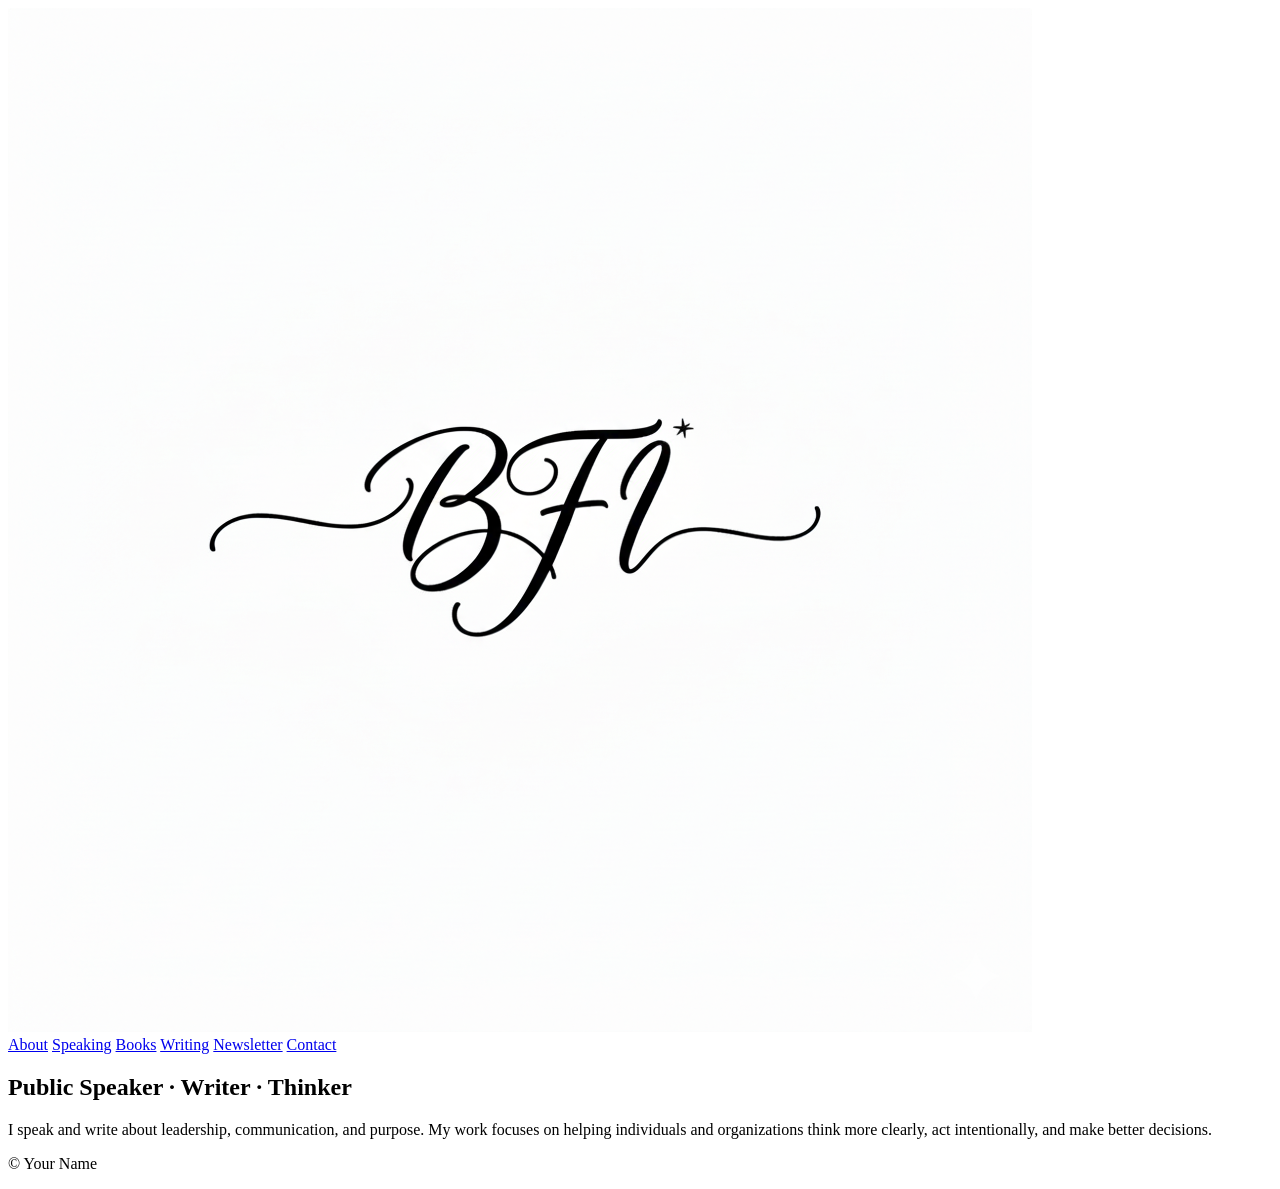
==== index.html @ 55dba014 "new" ====
<!DOCTYPE html>
<html lang="en">
<head>
  <meta charset="UTF-8">
  <meta name="viewport" content="width=device-width, initial-scale=1.0">
  <title>Your Name</title>

  <link rel="stylesheet" href="css/main.css">
</head>
<body>

  <!-- Top Bar -->
  <header class="site-topbar">
    <div class="topbar-inner">
      <div class="logo">
        <a href="/">
          <img src="/assets/icon/logo.png" alt="Personal Logo">
        </a>
      </div>

      <nav class="top-nav">
        <a href="/about.html">About</a>
        <a href="/speaking.html">Speaking</a>
        <a href="/books.html">Books</a>
        <a href="/writing.html">Writing</a>
        <a href="/newsletter.html">Newsletter</a>
        <a href="/contact.html">Contact</a>
      </nav>
    </div>
  </header>

  <!-- Main Content -->
  <main class="container">

    <section class="intro">
      <h1>Public Speaker · Writer · Thinker</h1>
      <p>
        I speak and write about leadership, communication, and purpose.
        My work focuses on helping individuals and organizations think
        more clearly, act intentionally, and make better decisions.
      </p>
    </section>

    <footer class="site-footer">
      <p>© Your Name</p>
    </footer>

  </main>

</body>
</html>
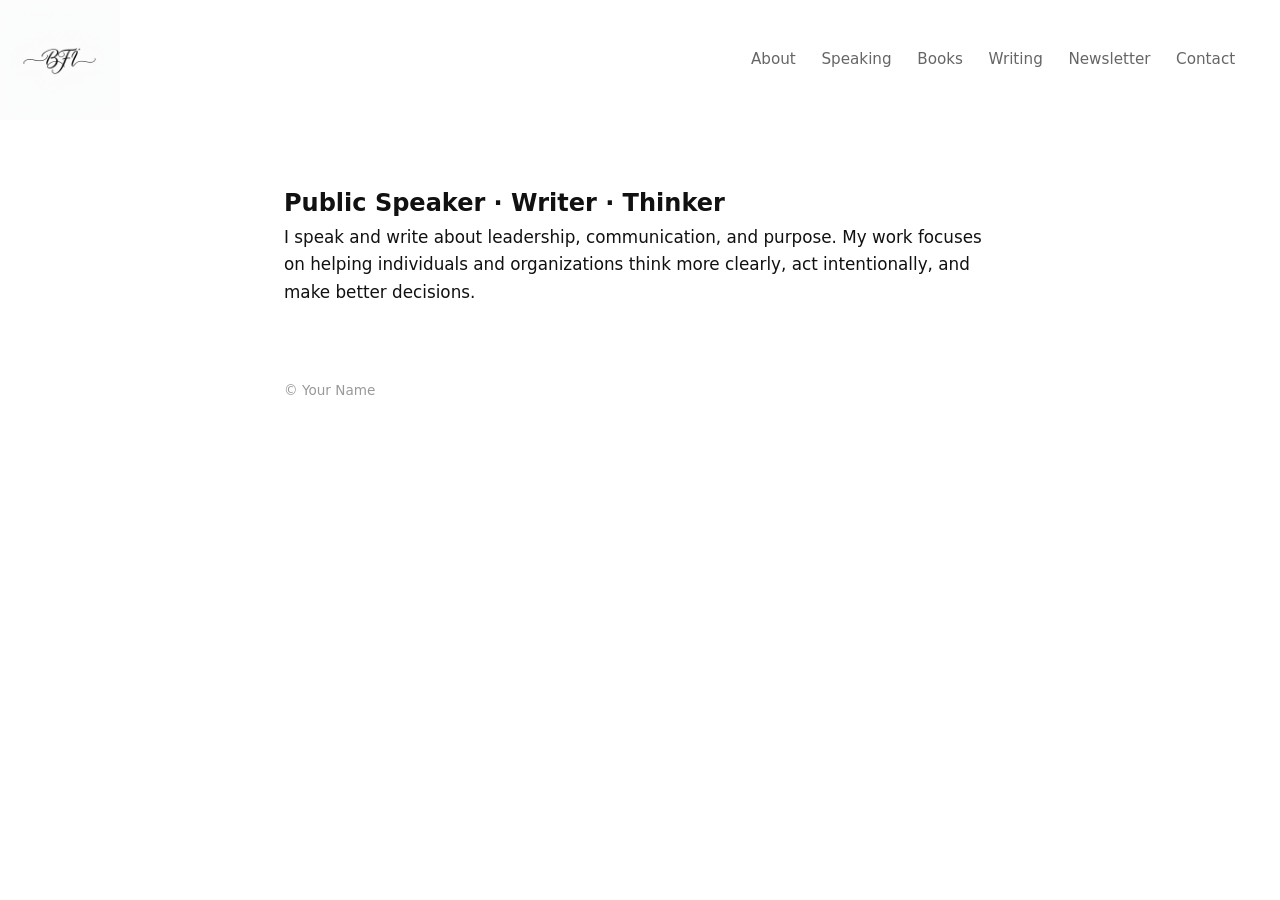
==== commit 61f517b8: "hi" ====
--- a/index.html
+++ b/index.html
@@ -3,9 +3,9 @@
 <head>
   <meta charset="UTF-8">
   <meta name="viewport" content="width=device-width, initial-scale=1.0">
-  <title>Your Name</title>
+  <title>Fortune Itiola</title>
 
-  <link rel="stylesheet" href="css/main.css">
+  <link rel="stylesheet" href="assets/css/main.css">
 </head>
 <body>
 
@@ -14,7 +14,7 @@
     <div class="topbar-inner">
       <div class="logo">
         <a href="/">
-          <img src="/assets/icon/logo.png" alt="Personal Logo">
+          <img src="assets/images/logo.png" alt="Personal Logo">
         </a>
       </div>
 
--- a/assets/css/main.css
+++ b/assets/css/main.css
@@ -0,0 +1,116 @@
+:root {
+  --color-black: #111111;
+  --color-dark:  #333333;
+  --color-grey:  #666666;
+  --color-light: #999999;
+  --color-white: #ffffff;
+}
+
+/* Reset */
+* {
+  margin: 0;
+  padding: 0;
+  box-sizing: border-box;
+}
+
+/* Base */
+body {
+  font-family: system-ui, -apple-system, BlinkMacSystemFont, sans-serif;
+  background-color: var(--color-white);
+  color: var(--color-black);
+  line-height: 1.65;
+}
+
+/* Layout */
+.container {
+  max-width: 760px;
+  margin: 4rem auto;
+  padding: 0 1.5rem;
+}
+
+/* Top Bar */
+.site-topbar {
+  padding: 0rem 0;
+}
+
+.topbar-inner {
+  width: 96.5%;
+  margin: 5;
+  padding: 0;
+  display: flex;
+  justify-content: space-between;
+  align-items: center;
+}
+
+/* Logo */
+.logo a {
+  display: block;
+}
+
+/* Top Navigation */
+
+.top-nav {
+ display: flex;
+ gap: 1.6rem
+}
+
+.top-nav a {
+  text-decoration: none;
+  color: var(--color-grey);
+  font-size: 0.95rem;
+  white-space: nowrap;
+}
+
+.top-nav a:hover {
+  text-decoration: underline;
+  color: var(--color-dark);
+}
+
+/* Header */
+.site-header h1 {
+  font-size: 2.3rem;
+  font-weight: 600;
+  color: var(--color-dark);
+  margin-bottom: 0.4rem;
+}
+
+.descriptor {
+  color: var(--color-grey);
+  margin-bottom: 2.5rem;
+}
+
+/* Intro */
+.intro p {
+  font-size: 1.05rem;
+  margin-bottom: 3rem;
+}
+
+/* Navigation */
+.primary-nav a {
+  display: inline-block;
+  margin-right: 1.4rem;
+  margin-bottom: 0.6rem;
+  text-decoration: none;
+  color: var(--color-dark);
+  font-weight: 500;
+}
+
+.primary-nav a:hover {
+  text-decoration: underline;
+}
+
+/* Footer */
+.site-footer {
+  margin-top: 4.5rem;
+  font-size: 0.85rem;
+  color: var(--color-light);
+}
+
+/* Logo Image */
+.logo img {
+  height: 120px;       /* adjust as needed */
+  width: auto; 
+  margin: 0;
+  padding: 0;
+  display: block;
+}
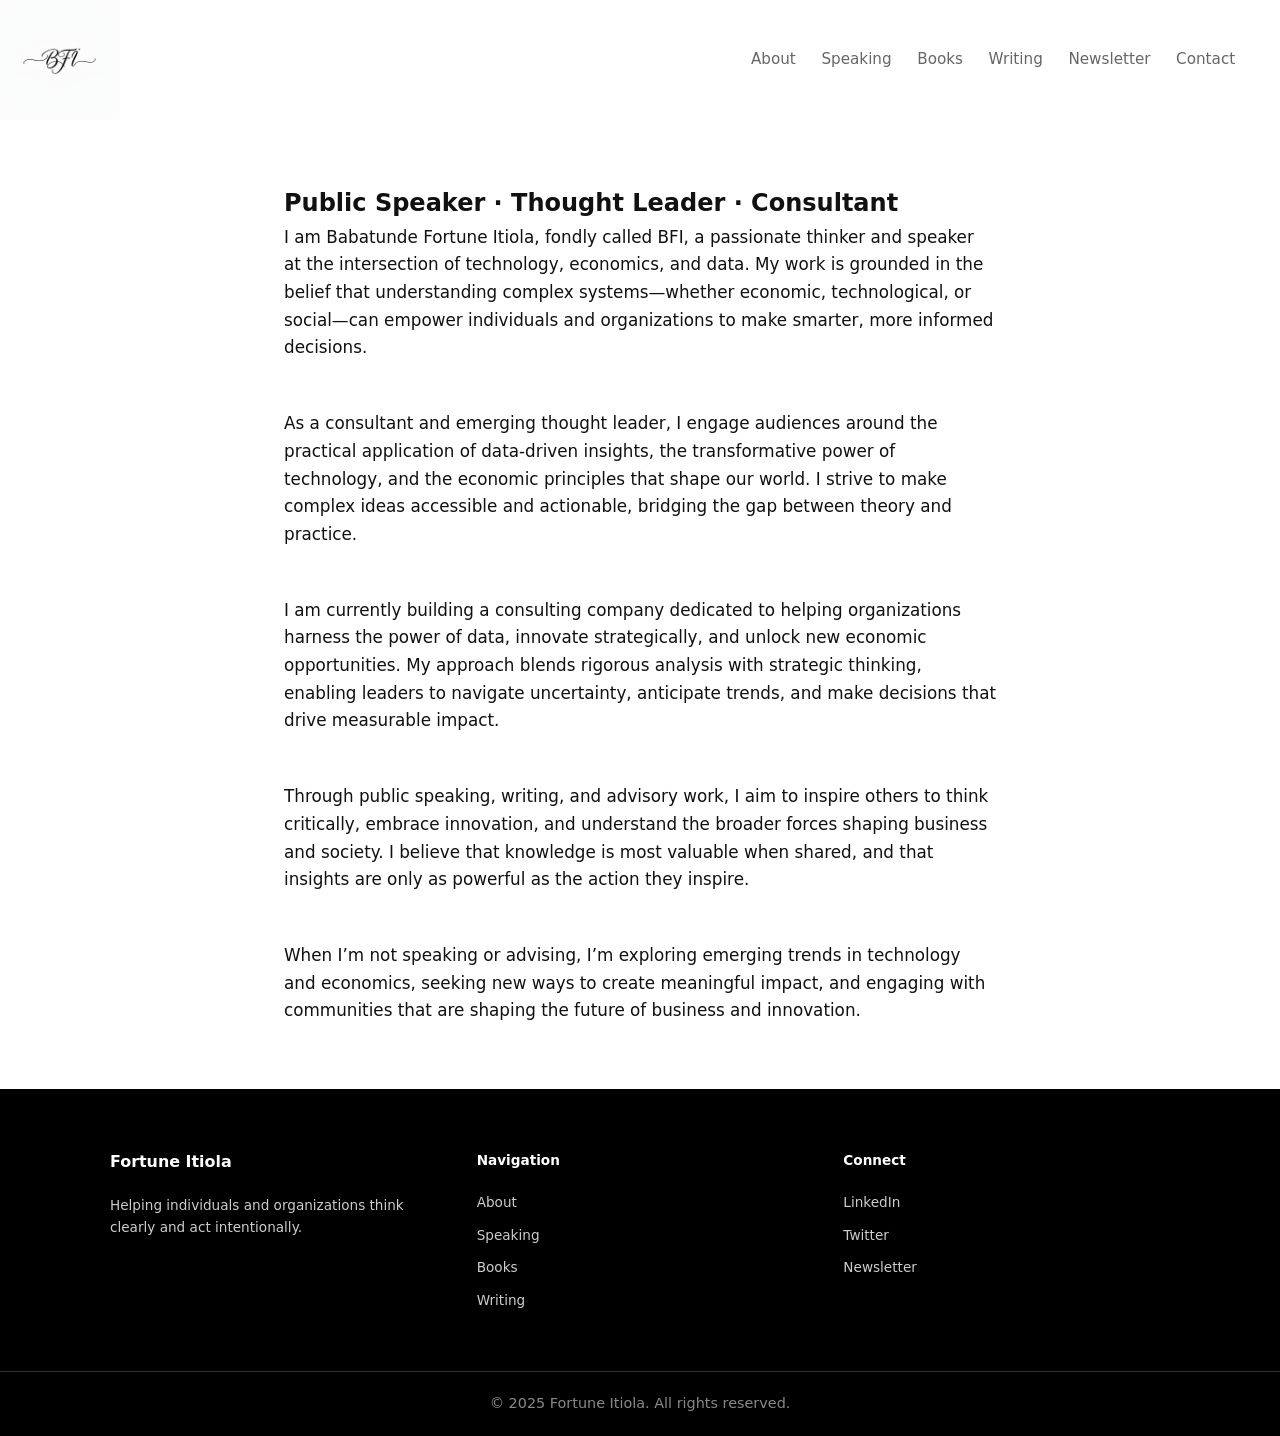
==== commit c2d8f3a3: "Good" ====
--- a/index.html
+++ b/index.html
@@ -17,6 +17,12 @@
           <img src="assets/images/logo.png" alt="Personal Logo">
         </a>
       </div>
+    
+    <button class="hamburger" aria-label="Open menu">
+      <span></span>
+      <span></span>
+      <span></span>
+      </button>
 
       <nav class="top-nav">
         <a href="/about.html">About</a>
@@ -24,7 +30,8 @@
         <a href="/books.html">Books</a>
         <a href="/writing.html">Writing</a>
         <a href="/newsletter.html">Newsletter</a>
-        <a href="/contact.html">Contact</a>
+        <a href="/contact.html">Contact</a>  
+      
       </nav>
     </div>
   </header>
@@ -33,19 +40,68 @@
   <main class="container">
 
     <section class="intro">
-      <h1>Public Speaker · Writer · Thinker</h1>
-      <p>
-        I speak and write about leadership, communication, and purpose.
-        My work focuses on helping individuals and organizations think
-        more clearly, act intentionally, and make better decisions.
-      </p>
+      <h1>Public Speaker · Thought Leader · Consultant</h1>
+
+      <p>I am Babatunde Fortune Itiola, fondly called BFI, a passionate thinker and speaker at the intersection of technology, economics, and data. My work is grounded in the belief that understanding complex systems—whether economic, technological, or social—can empower individuals and organizations to make smarter, more informed decisions.</p>
+
+      <p>As a consultant and emerging thought leader, I engage audiences around the practical application of data-driven insights, the transformative power of technology, and the economic principles that shape our world. I strive to make complex ideas accessible and actionable, bridging the gap between theory and practice.</p>
+
+      <p>I am currently building a consulting company dedicated to helping organizations harness the power of data, innovate strategically, and unlock new economic opportunities. My approach blends rigorous analysis with strategic thinking, enabling leaders to navigate uncertainty, anticipate trends, and make decisions that drive measurable impact.</p>
+
+      <p>Through public speaking, writing, and advisory work, I aim to inspire others to think critically, embrace innovation, and understand the broader forces shaping business and society. I believe that knowledge is most valuable when shared, and that insights are only as powerful as the action they inspire.</p>
+
+      <p>When I’m not speaking or advising, I’m exploring emerging trends in technology and economics, seeking new ways to create meaningful impact, and engaging with communities that are shaping the future of business and innovation.</p>
     </section>
 
-    <footer class="site-footer">
-      <p>© Your Name</p>
-    </footer>
+
 
   </main>
 
+<script>
+  const hamburger = document.querySelector('.hamburger');
+  const navLinks = document.querySelector('.top-nav');
+
+  hamburger.addEventListener('click', () => {
+    navLinks.classList.toggle('active');
+
+    // Toggle class "is-active" on the button (to turn into an X)
+  hamburger.classList.toggle('is-active');
+  });
+</script>
+  
+<footer class="site-footer">
+  <div class="footer-container">
+    
+    <div class="footer-col">
+      <h3>Fortune Itiola</h3>
+      <p>Helping individuals and organizations think clearly and act intentionally.</p>
+    </div>
+
+    <div class="footer-col">
+      <h4>Navigation</h4>
+      <ul>
+        <li><a href="/about.html">About</a></li>
+        <li><a href="/speaking.html">Speaking</a></li>
+        <li><a href="/books.html">Books</a></li>
+        <li><a href="/writing.html">Writing</a></li>
+      </ul>
+    </div>
+
+    <div class="footer-col">
+      <h4>Connect</h4>
+      <div class="social-links">
+        <a href="#">LinkedIn</a>
+        <a href="#">Twitter</a>
+        <a href="#">Newsletter</a>
+      </div>
+    </div>
+
+  </div>
+
+  <div class="footer-bottom">
+    <p>&copy; 2025 Fortune Itiola. All rights reserved.</p>
+  </div>
+</footer>
+
 </body>
 </html>
--- a/assets/css/main.css
+++ b/assets/css/main.css
@@ -1,116 +1,97 @@
-:root {
-  --color-black: #111111;
-  --color-dark:  #333333;
-  --color-grey:  #666666;
-  --color-light: #999999;
-  --color-white: #ffffff;
+@import "base/variables.css";
+@import "base/reset.css";
+@import "base/base.css";
+
+@import "layout/container.css";
+@import "layout/header.css";
+@import "layout/footer.css";
+
+@import "components/logo.css";
+@import "components/navigation.css";
+
+@import "pages/home.css";
+
+/* Hide hamburger on desktop */
+.hamburger {
+  display: none;
 }
 
-/* Reset */
-* {
-  margin: 0;
-  padding: 0;
-  box-sizing: border-box;
-}
+@media (max-width: 768px) {
+  
+  /* --- 1. The Layout --- */
+  .topbar-inner {
+    display: flex;
+    justify-content: space-between;
+    align-items: center;
+  }
 
-/* Base */
-body {
-  font-family: system-ui, -apple-system, BlinkMacSystemFont, sans-serif;
-  background-color: var(--color-white);
-  color: var(--color-black);
-  line-height: 1.65;
-}
+  /* --- 2. The Hamburger Button --- */
+  .hamburger {
+    display: flex;
+    flex-direction: column;
+    gap: 6px; /* Spacing between lines */
+    background: none;
+    border: none;
+    cursor: pointer;
+    z-index: 1000; /* IMPT: Must be higher than the menu overlay */
+    padding: 10px; /* Bigger touch target */
+  }
 
-/* Layout */
-.container {
-  max-width: 760px;
-  margin: 4rem auto;
-  padding: 0 1.5rem;
-}
+  .hamburger span {
+    width: 30px;
+    height: 3px;
+    background: #000;
+    transition: all 0.3s ease-in-out; /* Smooth animation */
+    transform-origin: 3px 1px; /* Pivot point for rotation */
+  }
 
-/* Top Bar */
-.site-topbar {
-  padding: 0rem 0;
-}
+  /* --- 3. Hamburger "X" Animation --- */
+  /* Top line rotates down */
+  .hamburger.is-active span:nth-child(1) {
+    transform: rotate(45deg);
+  }
+  
+  /* Middle line fades away */
+  .hamburger.is-active span:nth-child(2) {
+    opacity: 0;
+  }
+  
+  /* Bottom line rotates up */
+  .hamburger.is-active span:nth-child(3) {
+    transform: rotate(-45deg);
+  }
 
-.topbar-inner {
-  width: 96.5%;
-  margin: 5;
-  padding: 0;
-  display: flex;
-  justify-content: space-between;
-  align-items: center;
-}
+  /* --- 4. The Full-Screen Overlay Menu --- */
+  .top-nav {
+    position: fixed; /* Stick to screen */
+    top: 0;
+    left: 0;
+    width: 100%;
+    height: 100vh; /* Full height */
+    background-color: #ffffff; /* White background */
+    
+    /* Layout the links */
+    display: flex;
+    flex-direction: column;
+    justify-content: center; /* Center Vertically */
+    align-items: center;     /* Center Horizontally */
+    gap: 30px;               /* Space between links */
+    
+    /* Transition Effects */
+    transform: translateX(100%); /* Start hidden to the right */
+    transition: transform 0.4s ease-in-out;
+    z-index: 999; /* Below the hamburger, above the website */
+  }
 
-/* Logo */
-.logo a {
-  display: block;
-}
+  /* Slide in when active */
+  .top-nav.active {
+    transform: translateX(0);
+  }
 
-/* Top Navigation */
-
-.top-nav {
- display: flex;
- gap: 1.6rem
-}
-
-.top-nav a {
-  text-decoration: none;
-  color: var(--color-grey);
-  font-size: 0.95rem;
-  white-space: nowrap;
-}
-
-.top-nav a:hover {
-  text-decoration: underline;
-  color: var(--color-dark);
-}
-
-/* Header */
-.site-header h1 {
-  font-size: 2.3rem;
-  font-weight: 600;
-  color: var(--color-dark);
-  margin-bottom: 0.4rem;
-}
-
-.descriptor {
-  color: var(--color-grey);
-  margin-bottom: 2.5rem;
-}
-
-/* Intro */
-.intro p {
-  font-size: 1.05rem;
-  margin-bottom: 3rem;
-}
-
-/* Navigation */
-.primary-nav a {
-  display: inline-block;
-  margin-right: 1.4rem;
-  margin-bottom: 0.6rem;
-  text-decoration: none;
-  color: var(--color-dark);
-  font-weight: 500;
-}
-
-.primary-nav a:hover {
-  text-decoration: underline;
-}
-
-/* Footer */
-.site-footer {
-  margin-top: 4.5rem;
-  font-size: 0.85rem;
-  color: var(--color-light);
-}
-
-/* Logo Image */
-.logo img {
-  height: 120px;       /* adjust as needed */
-  width: auto; 
-  margin: 0;
-  padding: 0;
-  display: block;
-}
+  /* Make links big and bold for mobile */
+  .top-nav a {
+    font-size: 1.5rem;
+    color: #333;
+    text-decoration: none;
+  }
+}
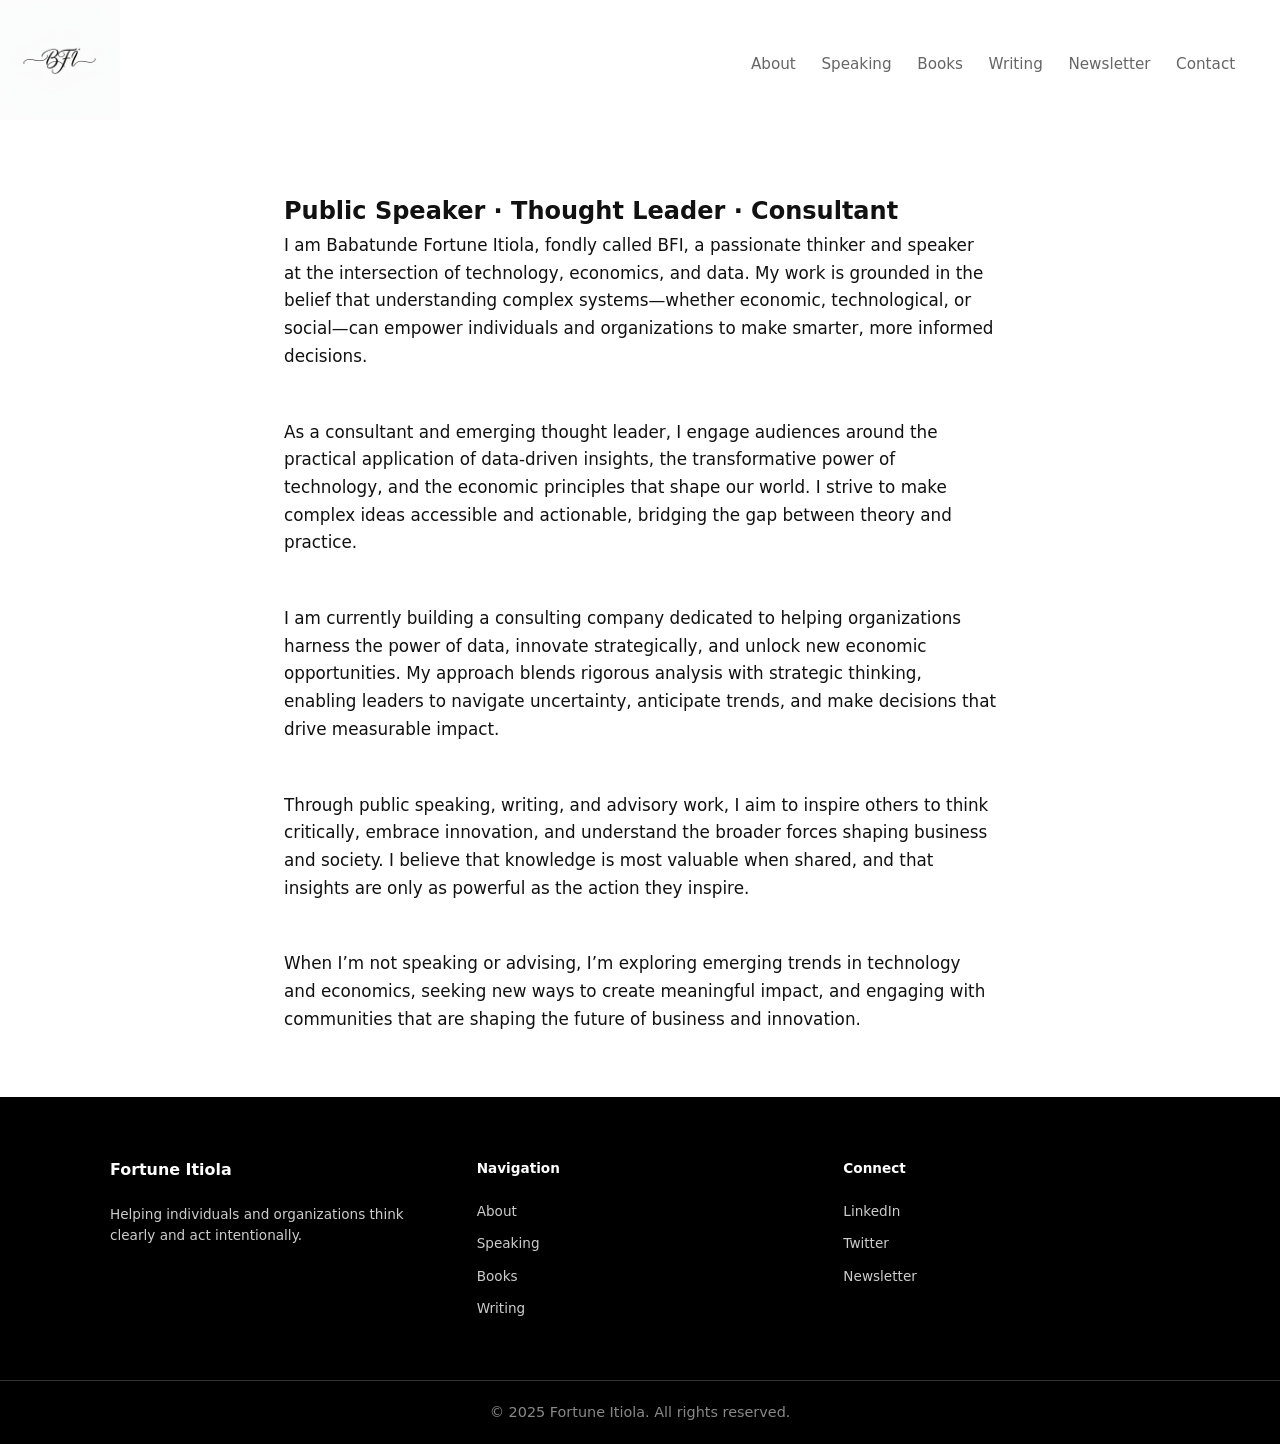
==== commit ade934fa: "hello" ====
--- a/index.html
+++ b/index.html
@@ -13,7 +13,7 @@
   <header class="site-topbar">
     <div class="topbar-inner">
       <div class="logo">
-        <a href="/">
+        <a href="index.html">
           <img src="assets/images/logo.png" alt="Personal Logo">
         </a>
       </div>
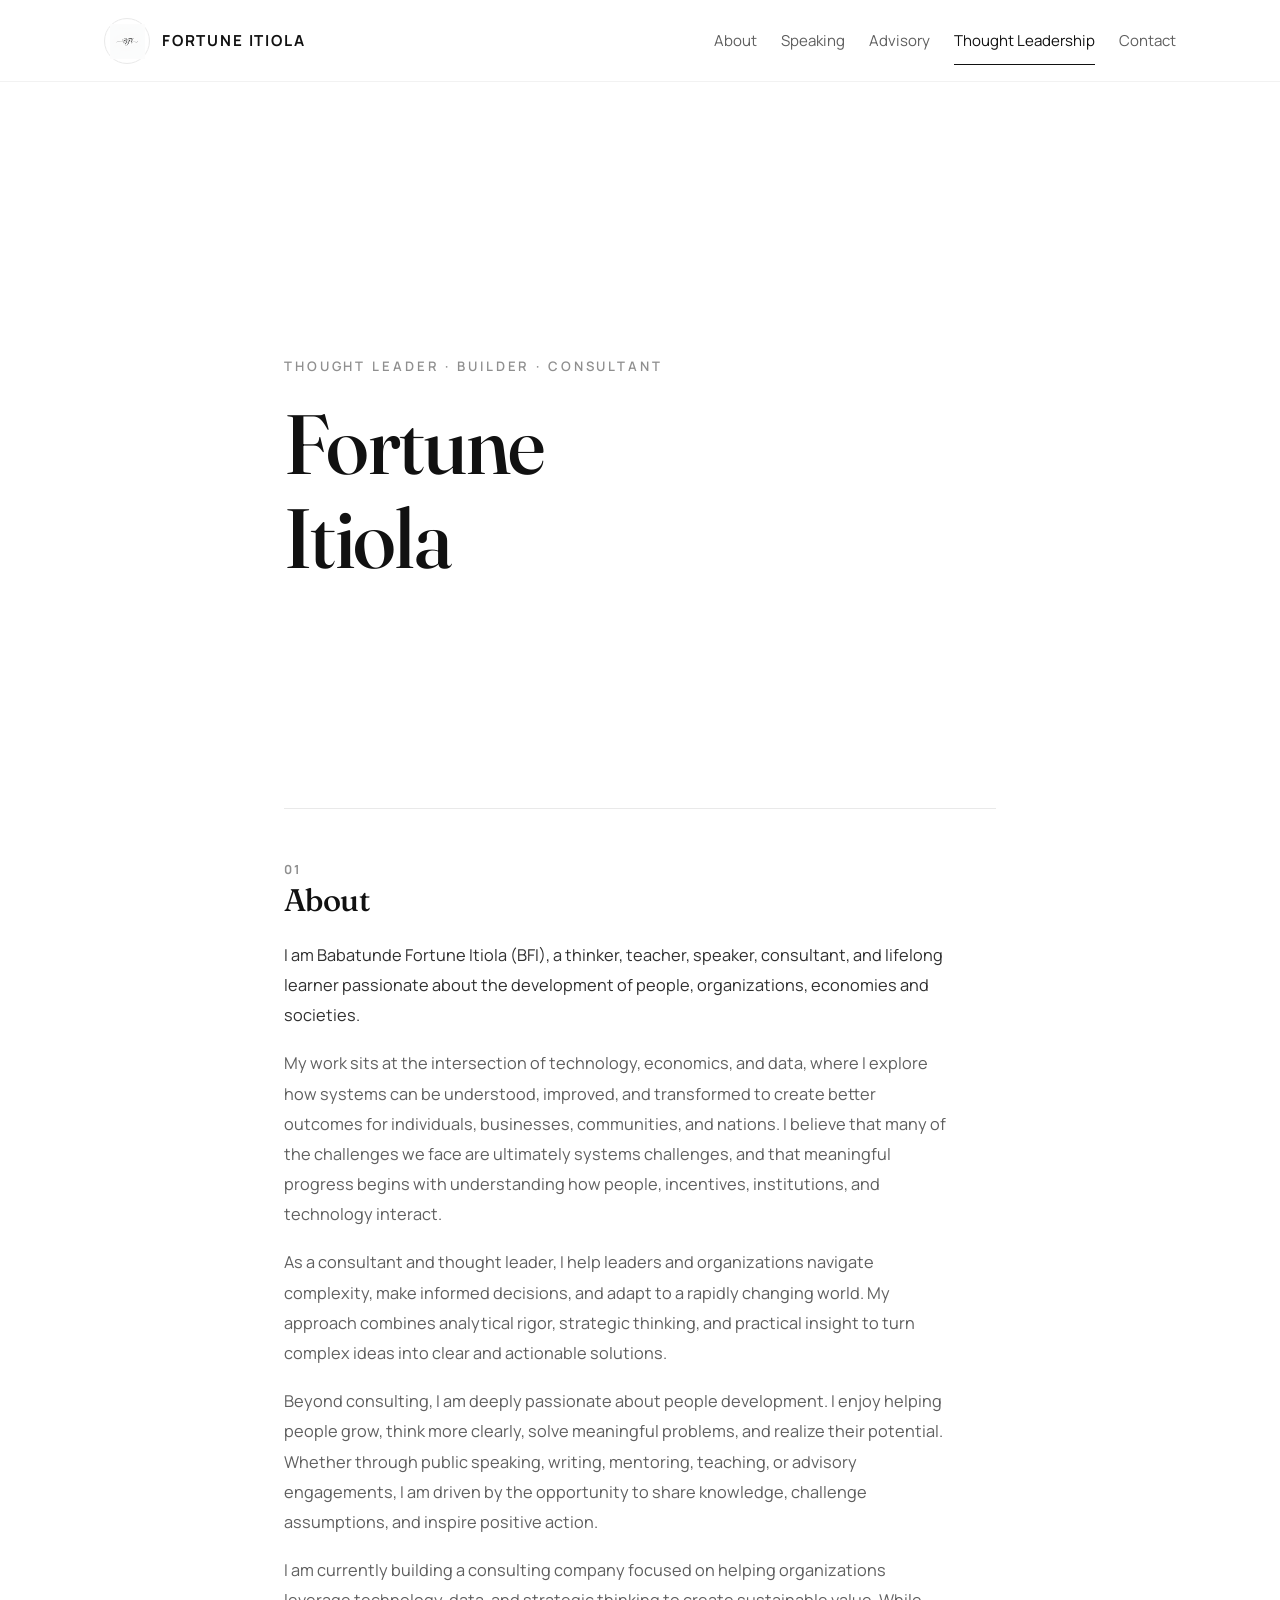
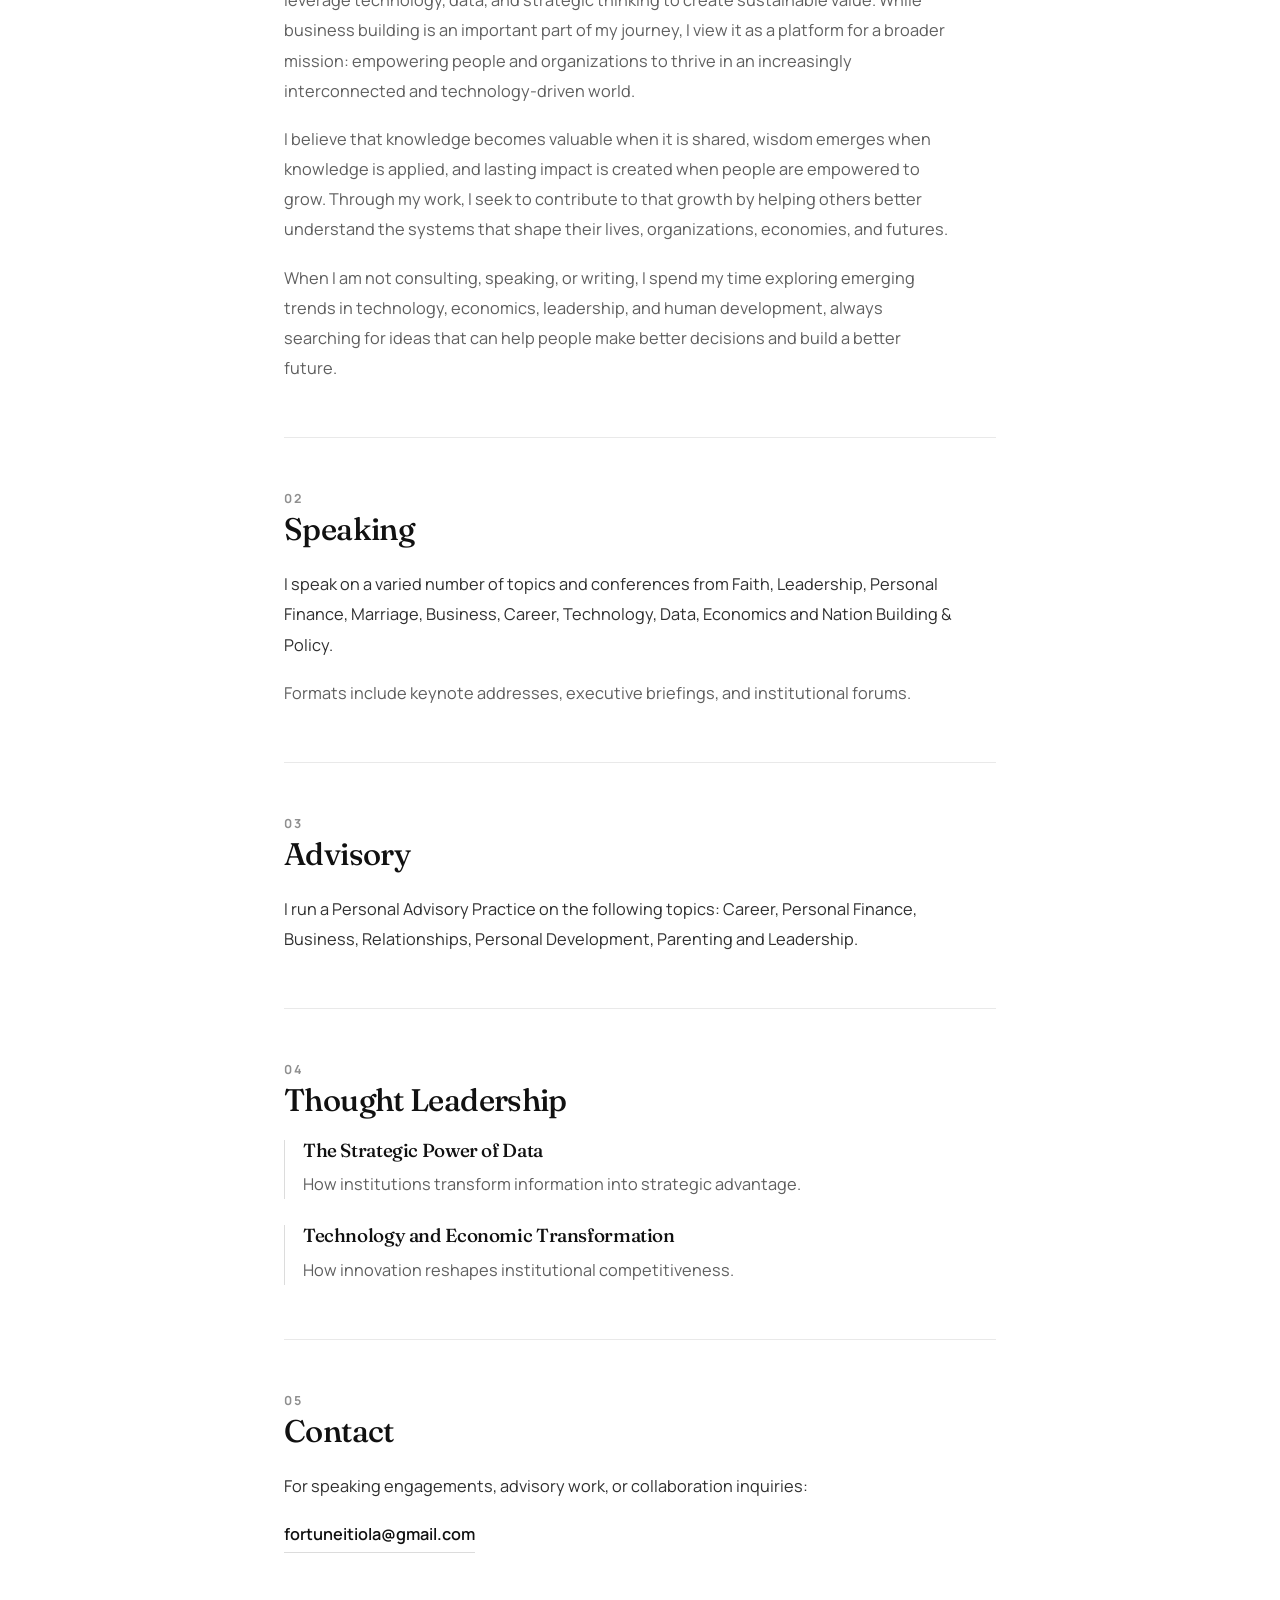
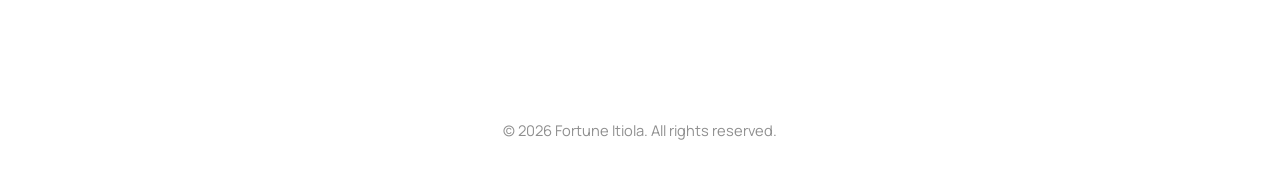
==== commit afd18cb8: "new" ====
--- a/index.html
+++ b/index.html
@@ -3,105 +3,216 @@
 <head>
   <meta charset="UTF-8">
   <meta name="viewport" content="width=device-width, initial-scale=1.0">
+  <meta
+    name="description"
+    content="Fortune Itiola is a public speaker, thought leader, and consultant."
+  >
+  <meta name="theme-color" content="#ffffff">
   <title>Fortune Itiola</title>
-
+  <link rel="preconnect" href="https://fonts.googleapis.com">
+  <link rel="preconnect" href="https://fonts.gstatic.com" crossorigin>
+  <link
+    href="https://fonts.googleapis.com/css2?family=Fraunces:wght@500;600&family=Manrope:wght@400;500;600;700&display=swap"
+    rel="stylesheet"
+  >
+  <link rel="icon" type="image/png" href="assets/images/logo.png">
   <link rel="stylesheet" href="assets/css/main.css">
 </head>
 <body>
-
-  <!-- Top Bar -->
-  <header class="site-topbar">
+  <a class="skip-link" href="#content">Skip to content</a>
+
+  <header class="site-topbar" id="top">
+    <div class="scroll-progress" aria-hidden="true">
+      <span class="scroll-progress-bar"></span>
+    </div>
+
     <div class="topbar-inner">
-      <div class="logo">
-        <a href="index.html">
-          <img src="assets/images/logo.png" alt="Personal Logo">
-        </a>
-      </div>
-    
-    <button class="hamburger" aria-label="Open menu">
-      <span></span>
-      <span></span>
-      <span></span>
+      <a class="brand" href="#top" aria-label="Fortune Itiola home">
+        <span class="logo">
+          <img src="assets/images/logo.png" alt="Fortune Itiola logo">
+        </span>
+        <span class="brand-text">Fortune Itiola</span>
+      </a>
+
+      <button
+        class="hamburger"
+        type="button"
+        aria-label="Toggle navigation"
+        aria-expanded="false"
+        aria-controls="primary-nav"
+      >
+        <span></span>
+        <span></span>
+        <span></span>
       </button>
 
-      <nav class="top-nav">
-        <a href="/about.html">About</a>
-        <a href="/speaking.html">Speaking</a>
-        <a href="/books.html">Books</a>
-        <a href="/writing.html">Writing</a>
-        <a href="/newsletter.html">Newsletter</a>
-        <a href="/contact.html">Contact</a>  
-      
+      <nav class="top-nav" id="primary-nav" aria-label="Primary">
+        <a href="#about">About</a>
+        <a href="#speaking">Speaking</a>
+        <a href="#advisory">Advisory</a>
+        <a href="#thought-leadership">Thought Leadership</a>
+        <a href="#contact">Contact</a>
       </nav>
     </div>
   </header>
 
-  <!-- Main Content -->
-  <main class="container">
-
-    <section class="intro">
-      <h1>Public Speaker · Thought Leader · Consultant</h1>
-
-      <p>I am Babatunde Fortune Itiola, fondly called BFI, a passionate thinker and speaker at the intersection of technology, economics, and data. My work is grounded in the belief that understanding complex systems—whether economic, technological, or social—can empower individuals and organizations to make smarter, more informed decisions.</p>
-
-      <p>As a consultant and emerging thought leader, I engage audiences around the practical application of data-driven insights, the transformative power of technology, and the economic principles that shape our world. I strive to make complex ideas accessible and actionable, bridging the gap between theory and practice.</p>
-
-      <p>I am currently building a consulting company dedicated to helping organizations harness the power of data, innovate strategically, and unlock new economic opportunities. My approach blends rigorous analysis with strategic thinking, enabling leaders to navigate uncertainty, anticipate trends, and make decisions that drive measurable impact.</p>
-
-      <p>Through public speaking, writing, and advisory work, I aim to inspire others to think critically, embrace innovation, and understand the broader forces shaping business and society. I believe that knowledge is most valuable when shared, and that insights are only as powerful as the action they inspire.</p>
-
-      <p>When I’m not speaking or advising, I’m exploring emerging trends in technology and economics, seeking new ways to create meaningful impact, and engaging with communities that are shaping the future of business and innovation.</p>
-    </section>
-
-
-
+  <main class="page" id="content">
+    <section class="intro" aria-labelledby="page-title">
+      <p class="intro-line">Thought Leader &middot; Builder &middot; Consultant</p>
+      <h1 id="page-title">Fortune Itiola</h1>
+    </section>
+
+    <section id="about" class="section">
+      <h2>About</h2>
+      <div class="section-body">
+        <p>I am Babatunde Fortune Itiola (BFI), a thinker, teacher, speaker, consultant, and lifelong learner passionate about the development of people, organizations, economies and societies.</p>
+        <p>My work sits at the intersection of technology, economics, and data, where I explore how systems can be understood, improved, and transformed to create better outcomes for individuals, businesses, communities, and nations. I believe that many of the challenges we face are ultimately systems challenges, and that meaningful progress begins with understanding how people, incentives, institutions, and technology interact.</p>
+        <p>As a consultant and thought leader, I help leaders and organizations navigate complexity, make informed decisions, and adapt to a rapidly changing world. My approach combines analytical rigor, strategic thinking, and practical insight to turn complex ideas into clear and actionable solutions.</p>
+        <p>Beyond consulting, I am deeply passionate about people development. I enjoy helping people grow, think more clearly, solve meaningful problems, and realize their potential. Whether through public speaking, writing, mentoring, teaching, or advisory engagements, I am driven by the opportunity to share knowledge, challenge assumptions, and inspire positive action.</p>
+        <p>I am currently building a consulting company focused on helping organizations leverage technology, data, and strategic thinking to create sustainable value. While business building is an important part of my journey, I view it as a platform for a broader mission: empowering people and organizations to thrive in an increasingly interconnected and technology-driven world.</p>
+        <p>I believe that knowledge becomes valuable when it is shared, wisdom emerges when knowledge is applied, and lasting impact is created when people are empowered to grow. Through my work, I seek to contribute to that growth by helping others better understand the systems that shape their lives, organizations, economies, and futures.</p>
+        <p>When I am not consulting, speaking, or writing, I spend my time exploring emerging trends in technology, economics, leadership, and human development, always searching for ideas that can help people make better decisions and build a better future.</p>
+      </div>
+    </section>
+
+    <section id="speaking" class="section">
+      <h2>Speaking</h2>
+      <div class="section-body">
+        <p>I speak on a varied number of topics and conferences from Faith, Leadership, Personal Finance, Marriage, Business, Career, Technology, Data, Economics and Nation Building &amp; Policy.</p>
+        <p>Formats include keynote addresses, executive briefings, and institutional forums.</p>
+      </div>
+    </section>
+
+    <section id="advisory" class="section">
+      <h2>Advisory</h2>
+      <div class="section-body">
+        <p>I run a Personal Advisory Practice on the following topics: Career, Personal Finance, Business, Relationships, Personal Development, Parenting and Leadership.</p>
+      </div>
+    </section>
+
+    <section id="thought-leadership" class="section">
+      <h2>Thought Leadership</h2>
+      <div class="section-body article-list">
+        <article class="article-preview">
+          <h3>The Strategic Power of Data</h3>
+          <p>How institutions transform information into strategic advantage.</p>
+        </article>
+
+        <article class="article-preview">
+          <h3>Technology and Economic Transformation</h3>
+          <p>How innovation reshapes institutional competitiveness.</p>
+        </article>
+      </div>
+    </section>
+
+    <section id="contact" class="section section-contact">
+      <h2>Contact</h2>
+      <div class="section-body">
+        <p>For speaking engagements, advisory work, or collaboration inquiries:</p>
+        <p><a class="contact-link" href="mailto:fortuneitiola@gmail.com">fortuneitiola@gmail.com</a></p>
+      </div>
+    </section>
   </main>
 
-<script>
-  const hamburger = document.querySelector('.hamburger');
-  const navLinks = document.querySelector('.top-nav');
-
-  hamburger.addEventListener('click', () => {
-    navLinks.classList.toggle('active');
-
-    // Toggle class "is-active" on the button (to turn into an X)
-  hamburger.classList.toggle('is-active');
-  });
-</script>
-  
-<footer class="site-footer">
-  <div class="footer-container">
-    
-    <div class="footer-col">
-      <h3>Fortune Itiola</h3>
-      <p>Helping individuals and organizations think clearly and act intentionally.</p>
-    </div>
-
-    <div class="footer-col">
-      <h4>Navigation</h4>
-      <ul>
-        <li><a href="/about.html">About</a></li>
-        <li><a href="/speaking.html">Speaking</a></li>
-        <li><a href="/books.html">Books</a></li>
-        <li><a href="/writing.html">Writing</a></li>
-      </ul>
-    </div>
-
-    <div class="footer-col">
-      <h4>Connect</h4>
-      <div class="social-links">
-        <a href="#">LinkedIn</a>
-        <a href="#">Twitter</a>
-        <a href="#">Newsletter</a>
-      </div>
-    </div>
-
-  </div>
-
-  <div class="footer-bottom">
-    <p>&copy; 2025 Fortune Itiola. All rights reserved.</p>
-  </div>
-</footer>
-
+  <footer class="site-footer">
+    <p>&copy; <span id="year"></span> Fortune Itiola. All rights reserved.</p>
+  </footer>
+
+  <script>
+    const topbar = document.querySelector(".site-topbar");
+    const hamburger = document.querySelector(".hamburger");
+    const nav = document.querySelector(".top-nav");
+    const links = document.querySelectorAll(".top-nav a");
+    const sections = document.querySelectorAll("main section[id]");
+    const progressBar = document.querySelector(".scroll-progress-bar");
+    const year = document.getElementById("year");
+
+    const closeMenu = () => {
+      hamburger.classList.remove("is-active");
+      hamburger.setAttribute("aria-expanded", "false");
+      nav.classList.remove("active");
+      document.body.classList.remove("menu-open");
+    };
+
+    hamburger.addEventListener("click", () => {
+      const isOpen = nav.classList.toggle("active");
+      hamburger.classList.toggle("is-active", isOpen);
+      hamburger.setAttribute("aria-expanded", String(isOpen));
+      document.body.classList.toggle("menu-open", isOpen);
+    });
+
+    links.forEach((link) => {
+      link.addEventListener("click", closeMenu);
+    });
+
+    document.addEventListener("click", (event) => {
+      if (!nav.classList.contains("active")) {
+        return;
+      }
+
+      const clickedInsideNav = nav.contains(event.target);
+      const clickedToggle = hamburger.contains(event.target);
+
+      if (!clickedInsideNav && !clickedToggle) {
+        closeMenu();
+      }
+    });
+
+    const observer = new IntersectionObserver(
+      (entries) => {
+        entries.forEach((entry) => {
+          if (!entry.isIntersecting) {
+            return;
+          }
+
+          links.forEach((link) => {
+            const isMatch = link.getAttribute("href") === `#${entry.target.id}`;
+            link.classList.toggle("is-current", isMatch);
+            if (isMatch) {
+              link.setAttribute("aria-current", "true");
+            } else {
+              link.removeAttribute("aria-current");
+            }
+          });
+        });
+      },
+      {
+        rootMargin: "-35% 0px -55% 0px",
+        threshold: 0
+      }
+    );
+
+    sections.forEach((section) => observer.observe(section));
+
+    window.addEventListener(
+      "scroll",
+      () => {
+        topbar.classList.toggle("is-scrolled", window.scrollY > 12);
+
+        const scrollableHeight =
+          document.documentElement.scrollHeight - window.innerHeight;
+        const progress =
+          scrollableHeight > 0 ? (window.scrollY / scrollableHeight) * 100 : 0;
+
+        progressBar.style.width = `${Math.min(progress, 100)}%`;
+      },
+      { passive: true }
+    );
+
+    window.addEventListener("resize", () => {
+      if (window.innerWidth > 820) {
+        closeMenu();
+      }
+    });
+
+    document.addEventListener("keydown", (event) => {
+      if (event.key === "Escape") {
+        closeMenu();
+      }
+    });
+
+    progressBar.style.width = "0%";
+    year.textContent = new Date().getFullYear();
+  </script>
 </body>
 </html>
--- a/assets/css/main.css
+++ b/assets/css/main.css
@@ -1,97 +1,422 @@
-@import "base/variables.css";
-@import "base/reset.css";
-@import "base/base.css";
-
-@import "layout/container.css";
-@import "layout/header.css";
-@import "layout/footer.css";
-
-@import "components/logo.css";
-@import "components/navigation.css";
-
-@import "pages/home.css";
-
-/* Hide hamburger on desktop */
+:root {
+  --white: #ffffff;
+  --black: #111111;
+  --grey-1: #2f2f2f;
+  --grey-2: #5f5f5f;
+  --grey-3: #8f8f8f;
+  --line: #e9e9e9;
+  --line-strong: #dcdcdc;
+  --site-width: 760px;
+  --nav-width: 1120px;
+}
+
+* {
+  box-sizing: border-box;
+  margin: 0;
+  padding: 0;
+}
+
+html {
+  scroll-behavior: smooth;
+}
+
+body {
+  font-family: "Manrope", system-ui, sans-serif;
+  background: var(--white);
+  color: var(--black);
+  line-height: 1.85;
+  -webkit-font-smoothing: antialiased;
+  text-rendering: optimizeLegibility;
+}
+
+::selection {
+  background: #efefef;
+  color: var(--black);
+}
+
+body.menu-open {
+  overflow: hidden;
+}
+
+img {
+  display: block;
+  max-width: 100%;
+}
+
+a {
+  color: inherit;
+}
+
+button {
+  font: inherit;
+}
+
+section[id] {
+  scroll-margin-top: 110px;
+}
+
+.skip-link {
+  position: fixed;
+  top: 16px;
+  left: 16px;
+  z-index: 200;
+  padding: 10px 14px;
+  background: var(--black);
+  color: var(--white);
+  text-decoration: none;
+  transform: translateY(-140%);
+  transition: transform 0.18s ease;
+}
+
+.skip-link:focus-visible {
+  transform: translateY(0);
+}
+
+.site-topbar {
+  position: sticky;
+  top: 0;
+  z-index: 100;
+  background: rgba(255, 255, 255, 0.94);
+  backdrop-filter: blur(16px);
+  border-bottom: 1px solid transparent;
+  transition: border-color 0.2s ease, box-shadow 0.2s ease, background 0.2s ease;
+}
+
+.scroll-progress {
+  position: absolute;
+  inset: auto 0 0;
+  height: 1px;
+  background: rgba(17, 17, 17, 0.05);
+}
+
+.scroll-progress-bar {
+  display: block;
+  width: 0;
+  height: 100%;
+  background: var(--black);
+}
+
+.site-topbar.is-scrolled {
+  border-bottom-color: var(--line);
+  box-shadow: 0 10px 28px rgba(17, 17, 17, 0.04);
+}
+
+.topbar-inner {
+  width: min(100%, var(--nav-width));
+  margin: 0 auto;
+  padding: 18px 24px;
+  display: flex;
+  align-items: center;
+  justify-content: space-between;
+  gap: 24px;
+}
+
+.brand {
+  display: inline-flex;
+  align-items: center;
+  gap: 12px;
+  min-width: 0;
+  text-decoration: none;
+}
+
+.logo {
+  width: 46px;
+  height: 46px;
+  display: grid;
+  place-items: center;
+  border: 1px solid var(--line);
+  border-radius: 50%;
+  background: var(--white);
+}
+
+.logo img {
+  width: 35px;
+  height: auto;
+}
+
+.brand-text {
+  font-size: 0.95rem;
+  font-weight: 700;
+  letter-spacing: 0.12em;
+  text-transform: uppercase;
+  white-space: nowrap;
+}
+
+.top-nav {
+  display: flex;
+  align-items: center;
+  gap: 24px;
+}
+
+.top-nav a {
+  position: relative;
+  color: var(--grey-2);
+  text-decoration: none;
+  font-size: 0.94rem;
+  transition: color 0.18s ease;
+}
+
+.top-nav a::after {
+  content: "";
+  position: absolute;
+  left: 0;
+  right: 0;
+  bottom: -10px;
+  height: 1px;
+  background: var(--black);
+  transform: scaleX(0);
+  transform-origin: center;
+  transition: transform 0.18s ease;
+}
+
+.top-nav a:hover,
+.top-nav a:focus-visible,
+.top-nav a.is-current {
+  color: var(--black);
+}
+
+.top-nav a:hover::after,
+.top-nav a:focus-visible::after,
+.top-nav a.is-current::after {
+  transform: scaleX(1);
+}
+
 .hamburger {
   display: none;
-}
-
-@media (max-width: 768px) {
-  
-  /* --- 1. The Layout --- */
+  width: 46px;
+  height: 46px;
+  border: 1px solid var(--line);
+  border-radius: 50%;
+  background: var(--white);
+  align-items: center;
+  justify-content: center;
+  flex-direction: column;
+  gap: 5px;
+  cursor: pointer;
+}
+
+.hamburger span {
+  width: 18px;
+  height: 2px;
+  background: var(--black);
+  transition: transform 0.2s ease, opacity 0.2s ease;
+}
+
+.hamburger.is-active span:nth-child(1) {
+  transform: translateY(7px) rotate(45deg);
+}
+
+.hamburger.is-active span:nth-child(2) {
+  opacity: 0;
+}
+
+.hamburger.is-active span:nth-child(3) {
+  transform: translateY(-7px) rotate(-45deg);
+}
+
+.page {
+  width: min(100%, var(--site-width));
+  margin: 0 auto;
+  padding: 96px 24px 110px;
+  counter-reset: section-number;
+}
+
+.intro {
+  padding: 40px 0 88px;
+  border-bottom: 1px solid var(--line);
+  min-height: min(70vh, 760px);
+  display: flex;
+  flex-direction: column;
+  justify-content: center;
+}
+
+.intro-line {
+  margin-bottom: 18px;
+  color: var(--grey-3);
+  font-size: 0.82rem;
+  font-weight: 600;
+  letter-spacing: 0.22em;
+  text-transform: uppercase;
+}
+
+h1,
+h2,
+h3 {
+  font-family: "Fraunces", Georgia, serif;
+  font-weight: 500;
+  letter-spacing: -0.02em;
+  line-height: 1.12;
+}
+
+h1 {
+  max-width: 8ch;
+  font-size: clamp(3rem, 7vw, 5.25rem);
+}
+
+.section {
+  padding: 54px 0;
+  border-bottom: 1px solid var(--line);
+}
+
+.section:last-of-type {
+  border-bottom: 0;
+}
+
+h2 {
+  position: relative;
+  margin-bottom: 22px;
+  padding-top: 20px;
+  font-size: clamp(1.5rem, 3vw, 1.95rem);
+}
+
+h2::before {
+  content: counter(section-number, decimal-leading-zero);
+  counter-increment: section-number;
+  position: absolute;
+  top: 0;
+  left: 0;
+  color: var(--grey-3);
+  font-family: "Manrope", system-ui, sans-serif;
+  font-size: 0.78rem;
+  font-weight: 700;
+  letter-spacing: 0.18em;
+}
+
+.section-body {
+  display: grid;
+  gap: 18px;
+}
+
+.section-body p,
+.article-preview p {
+  color: var(--grey-2);
+  font-size: 1.02rem;
+}
+
+.section-body p:first-child {
+  color: var(--grey-1);
+}
+
+.section-body p {
+  max-width: 67ch;
+}
+
+.article-list {
+  gap: 26px;
+}
+
+.article-preview {
+  padding-left: 18px;
+  border-left: 1px solid var(--line-strong);
+}
+
+.article-preview h3 {
+  margin-bottom: 8px;
+  font-size: 1.18rem;
+}
+
+.section-contact .contact-link {
+  display: inline-block;
+  color: var(--black);
+  font-weight: 600;
+  text-decoration: none;
+  border-bottom: 1px solid var(--line-strong);
+  padding-bottom: 3px;
+  transition: border-color 0.18s ease, color 0.18s ease;
+}
+
+.section-contact .contact-link:hover,
+.section-contact .contact-link:focus-visible {
+  border-color: var(--black);
+}
+
+.site-footer {
+  padding: 0 24px 40px;
+  text-align: center;
+  color: var(--grey-3);
+  font-size: 0.92rem;
+}
+
+:focus-visible {
+  outline: 2px solid #d5d5d5;
+  outline-offset: 3px;
+}
+
+@media (max-width: 820px) {
+  .hamburger {
+    display: inline-flex;
+    flex-shrink: 0;
+  }
+
+  .top-nav {
+    position: fixed;
+    top: 78px;
+    right: 14px;
+    left: 14px;
+    padding: 18px 18px 20px;
+    display: grid;
+    gap: 14px;
+    background: rgba(255, 255, 255, 0.98);
+    border: 1px solid var(--line);
+    opacity: 0;
+    pointer-events: none;
+    transform: translateY(-8px);
+    transition: opacity 0.2s ease, transform 0.2s ease;
+  }
+
+  .top-nav.active {
+    opacity: 1;
+    pointer-events: auto;
+    transform: translateY(0);
+  }
+
+  .top-nav a::after {
+    bottom: -4px;
+    transform-origin: left;
+  }
+}
+
+@media (max-width: 640px) {
   .topbar-inner {
-    display: flex;
-    justify-content: space-between;
-    align-items: center;
-  }
-
-  /* --- 2. The Hamburger Button --- */
-  .hamburger {
-    display: flex;
-    flex-direction: column;
-    gap: 6px; /* Spacing between lines */
-    background: none;
-    border: none;
-    cursor: pointer;
-    z-index: 1000; /* IMPT: Must be higher than the menu overlay */
-    padding: 10px; /* Bigger touch target */
-  }
-
-  .hamburger span {
-    width: 30px;
-    height: 3px;
-    background: #000;
-    transition: all 0.3s ease-in-out; /* Smooth animation */
-    transform-origin: 3px 1px; /* Pivot point for rotation */
-  }
-
-  /* --- 3. Hamburger "X" Animation --- */
-  /* Top line rotates down */
-  .hamburger.is-active span:nth-child(1) {
-    transform: rotate(45deg);
-  }
-  
-  /* Middle line fades away */
-  .hamburger.is-active span:nth-child(2) {
-    opacity: 0;
-  }
-  
-  /* Bottom line rotates up */
-  .hamburger.is-active span:nth-child(3) {
-    transform: rotate(-45deg);
-  }
-
-  /* --- 4. The Full-Screen Overlay Menu --- */
-  .top-nav {
-    position: fixed; /* Stick to screen */
-    top: 0;
-    left: 0;
-    width: 100%;
-    height: 100vh; /* Full height */
-    background-color: #ffffff; /* White background */
-    
-    /* Layout the links */
-    display: flex;
-    flex-direction: column;
-    justify-content: center; /* Center Vertically */
-    align-items: center;     /* Center Horizontally */
-    gap: 30px;               /* Space between links */
-    
-    /* Transition Effects */
-    transform: translateX(100%); /* Start hidden to the right */
-    transition: transform 0.4s ease-in-out;
-    z-index: 999; /* Below the hamburger, above the website */
-  }
-
-  /* Slide in when active */
-  .top-nav.active {
-    transform: translateX(0);
-  }
-
-  /* Make links big and bold for mobile */
-  .top-nav a {
-    font-size: 1.5rem;
-    color: #333;
-    text-decoration: none;
-  }
-}+    padding: 14px;
+  }
+
+  .brand-text {
+    font-size: 0.84rem;
+    letter-spacing: 0.1em;
+  }
+
+  .page {
+    padding: 62px 14px 88px;
+  }
+
+  .intro {
+    min-height: auto;
+    padding: 28px 0 56px;
+  }
+
+  .section {
+    padding: 42px 0;
+  }
+
+  .section-body p,
+  .article-preview p {
+    font-size: 1rem;
+  }
+
+  .article-preview {
+    padding-left: 14px;
+  }
+}
+
+@media (prefers-reduced-motion: reduce) {
+  html {
+    scroll-behavior: auto;
+  }
+
+  *,
+  *::before,
+  *::after {
+    transition: none !important;
+  }
+}
